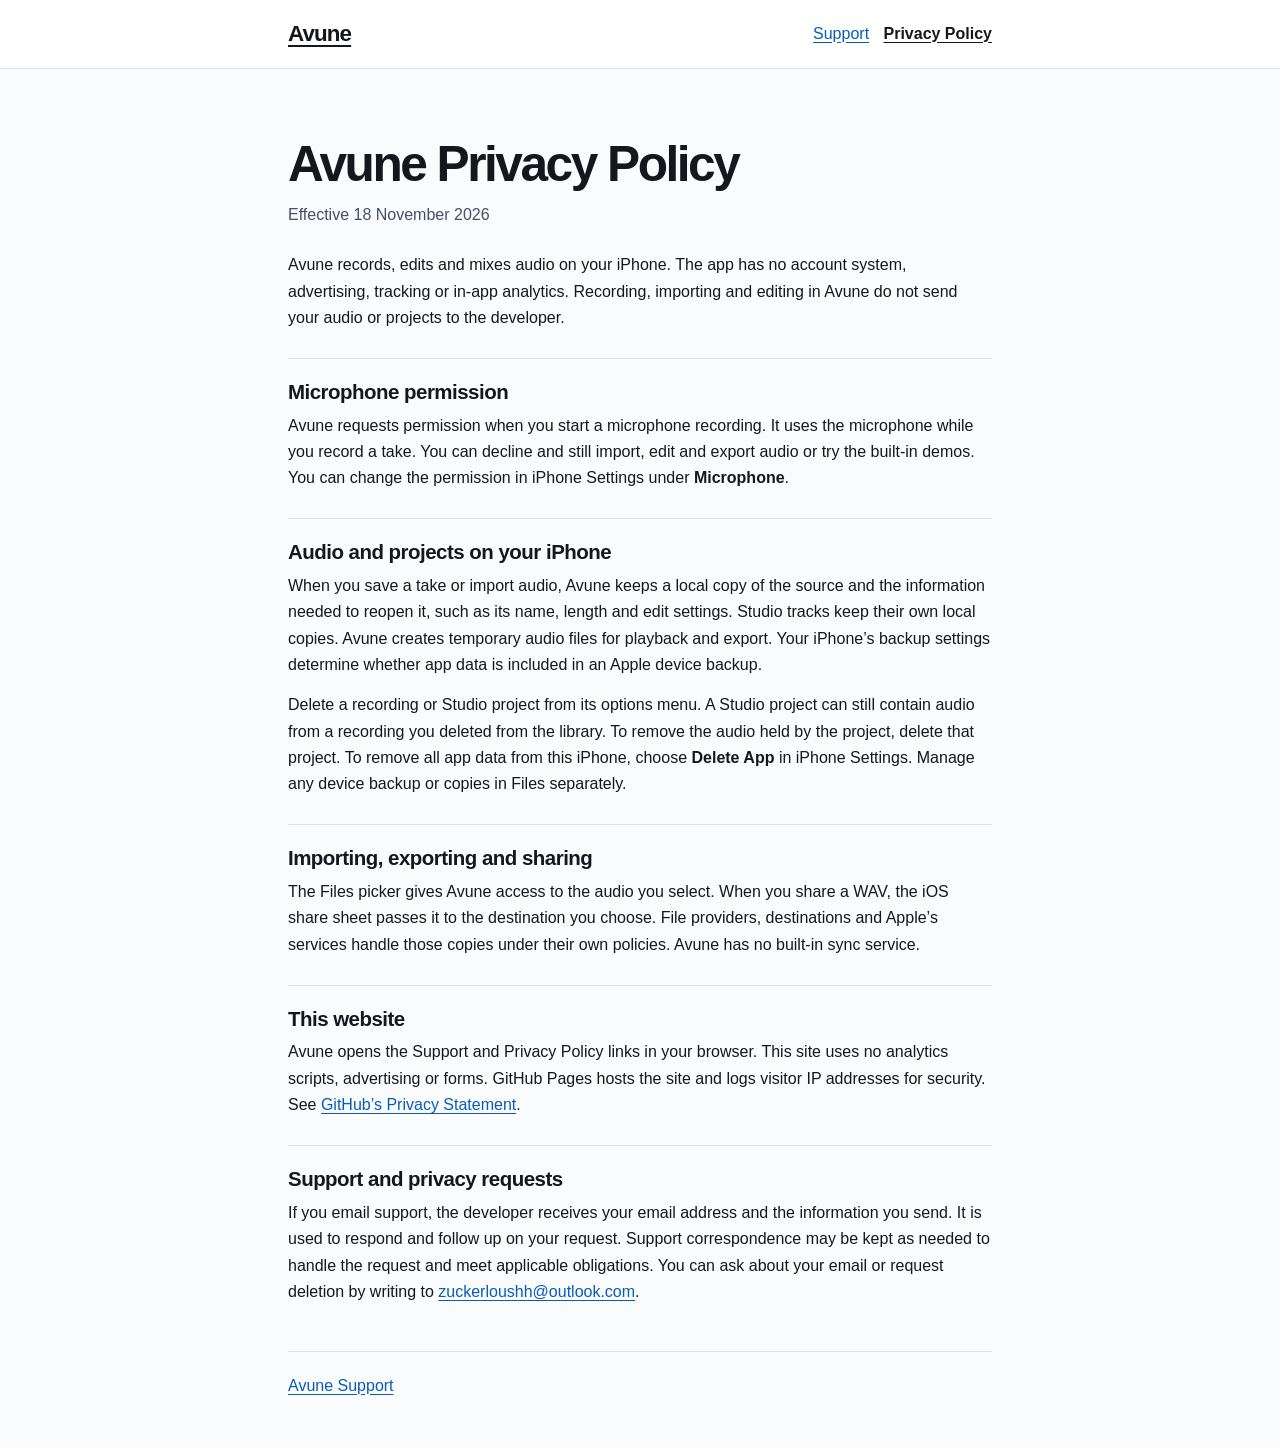
==== privacy.html @ 6b3b9055 "Publish Avune support and privacy information" ====
<!doctype html>
<html lang="en-AU">
<head>
  <meta charset="utf-8">
  <meta name="viewport" content="width=device-width, initial-scale=1">
  <meta name="description" content="How Avune for iPhone handles the microphone, audio files, projects and support messages.">
  <title>Avune Privacy Policy</title>
  <link rel="stylesheet" href="style.css">
</head>
<body>
  <a class="skip" href="#main">Skip to content</a>
  <header>
    <div class="wrap masthead">
      <a class="brand" href="./">Avune</a>
      <nav aria-label="Avune help">
        <a href="./">Support</a>
        <a href="privacy.html" aria-current="page">Privacy Policy</a>
      </nav>
    </div>
  </header>
  <main id="main" class="wrap">
    <h1>Avune Privacy Policy</h1>
    <p class="lede">Effective 18 November 2026</p>
    <p>Avune records, edits and mixes audio on your iPhone. The app has no account system, advertising, tracking or in-app analytics. Recording, importing and editing in Avune do not send your audio or projects to the developer.</p>

    <section aria-labelledby="mic">
      <h2 id="mic">Microphone permission</h2>
      <p>Avune requests permission when you start a microphone recording. It uses the microphone while you record a take. You can decline and still import, edit and export audio or try the built-in demos. You can change the permission in iPhone Settings under <strong>Microphone</strong>.</p>
    </section>

    <section aria-labelledby="storage">
      <h2 id="storage">Audio and projects on your iPhone</h2>
      <p>When you save a take or import audio, Avune keeps a local copy of the source and the information needed to reopen it, such as its name, length and edit settings. Studio tracks keep their own local copies. Avune creates temporary audio files for playback and export. Your iPhone’s backup settings determine whether app data is included in an Apple device backup.</p>
      <p>Delete a recording or Studio project from its options menu. A Studio project can still contain audio from a recording you deleted from the library. To remove the audio held by the project, delete that project. To remove all app data from this iPhone, choose <strong>Delete App</strong> in iPhone Settings. Manage any device backup or copies in Files separately.</p>
    </section>

    <section aria-labelledby="share">
      <h2 id="share">Importing, exporting and sharing</h2>
      <p>The Files picker gives Avune access to the audio you select. When you share a WAV, the iOS share sheet passes it to the destination you choose. File providers, destinations and Apple’s services handle those copies under their own policies. Avune has no built-in sync service.</p>
    </section>

    <section aria-labelledby="website">
      <h2 id="website">This website</h2>
      <p>Avune opens the Support and Privacy Policy links in your browser. This site uses no analytics scripts, advertising or forms. GitHub Pages hosts the site and logs visitor IP addresses for security. See <a href="https://docs.github.com/en/site-policy/privacy-policies/github-general-privacy-statement">GitHub’s Privacy Statement</a>.</p>
    </section>

    <section aria-labelledby="contact">
      <h2 id="contact">Support and privacy requests</h2>
      <p>If you email support, the developer receives your email address and the information you send. It is used to respond and follow up on your request. Support correspondence may be kept as needed to handle the request and meet applicable obligations. You can ask about your email or request deletion by writing to <a href="mailto:zuckerloushh@outlook.com">zuckerloushh@outlook.com</a>.</p>
    </section>
  </main>
  <footer class="wrap"><a href="./">Avune Support</a></footer>
</body>
</html>
---- style.css ----
:root {
  color-scheme: light;
  --ink: #15171c;
  --secondary: #435065;
  --link: #075cb5;
  --rule: #dce3ec;
}

* { box-sizing: border-box; }

body {
  margin: 0;
  background: #fafbfd;
  color: var(--ink);
  font: 1rem/1.65 -apple-system, BlinkMacSystemFont, "Helvetica Neue", sans-serif;
  overflow-wrap: anywhere;
}

.wrap { width: min(100% - 2.5rem, 44rem); margin-inline: auto; }

header { border-bottom: 1px solid var(--rule); background: #fff; }
.masthead {
  display: flex;
  align-items: center;
  justify-content: space-between;
  flex-wrap: wrap;
  min-height: 4.25rem;
  column-gap: 1.25rem;
  padding-block: .3rem;
}

a { color: var(--link); text-underline-offset: .17em; }
a:focus-visible { outline: 2px solid var(--link); outline-offset: 3px; border-radius: 2px; }
.brand { color: var(--ink); font-size: 1.4rem; font-weight: 750; letter-spacing: -.04em; }
nav { display: flex; flex-wrap: wrap; gap: .25rem .9rem; }
nav a { display: inline-flex; align-items: center; min-block-size: 2.75rem; }
nav a[aria-current] { color: var(--ink); font-weight: 700; }
.skip { position: absolute; left: 1rem; top: -5rem; padding: .5rem; background: #fff; z-index: 1; }
.skip:focus { top: 1rem; }

main { padding-block: clamp(2rem, 7vw, 4.25rem) 2rem; }
h1 { margin: 0; font-size: clamp(2.1rem, 6.5vw, 3.1rem); line-height: 1.1; letter-spacing: -.05em; }
h2 { margin: 0 0 .45rem; font-size: 1.28rem; line-height: 1.3; letter-spacing: -.025em; }
p { margin: 0 0 .85rem; }
.lede { margin-block: .65rem 1.5rem; color: var(--secondary); }
section { margin-top: 1.65rem; padding-top: 1.25rem; border-top: 1px solid var(--rule); }
footer { border-top: 1px solid var(--rule); padding-block: .75rem 2.5rem; }
footer a { display: inline-flex; align-items: center; min-block-size: 2.75rem; }
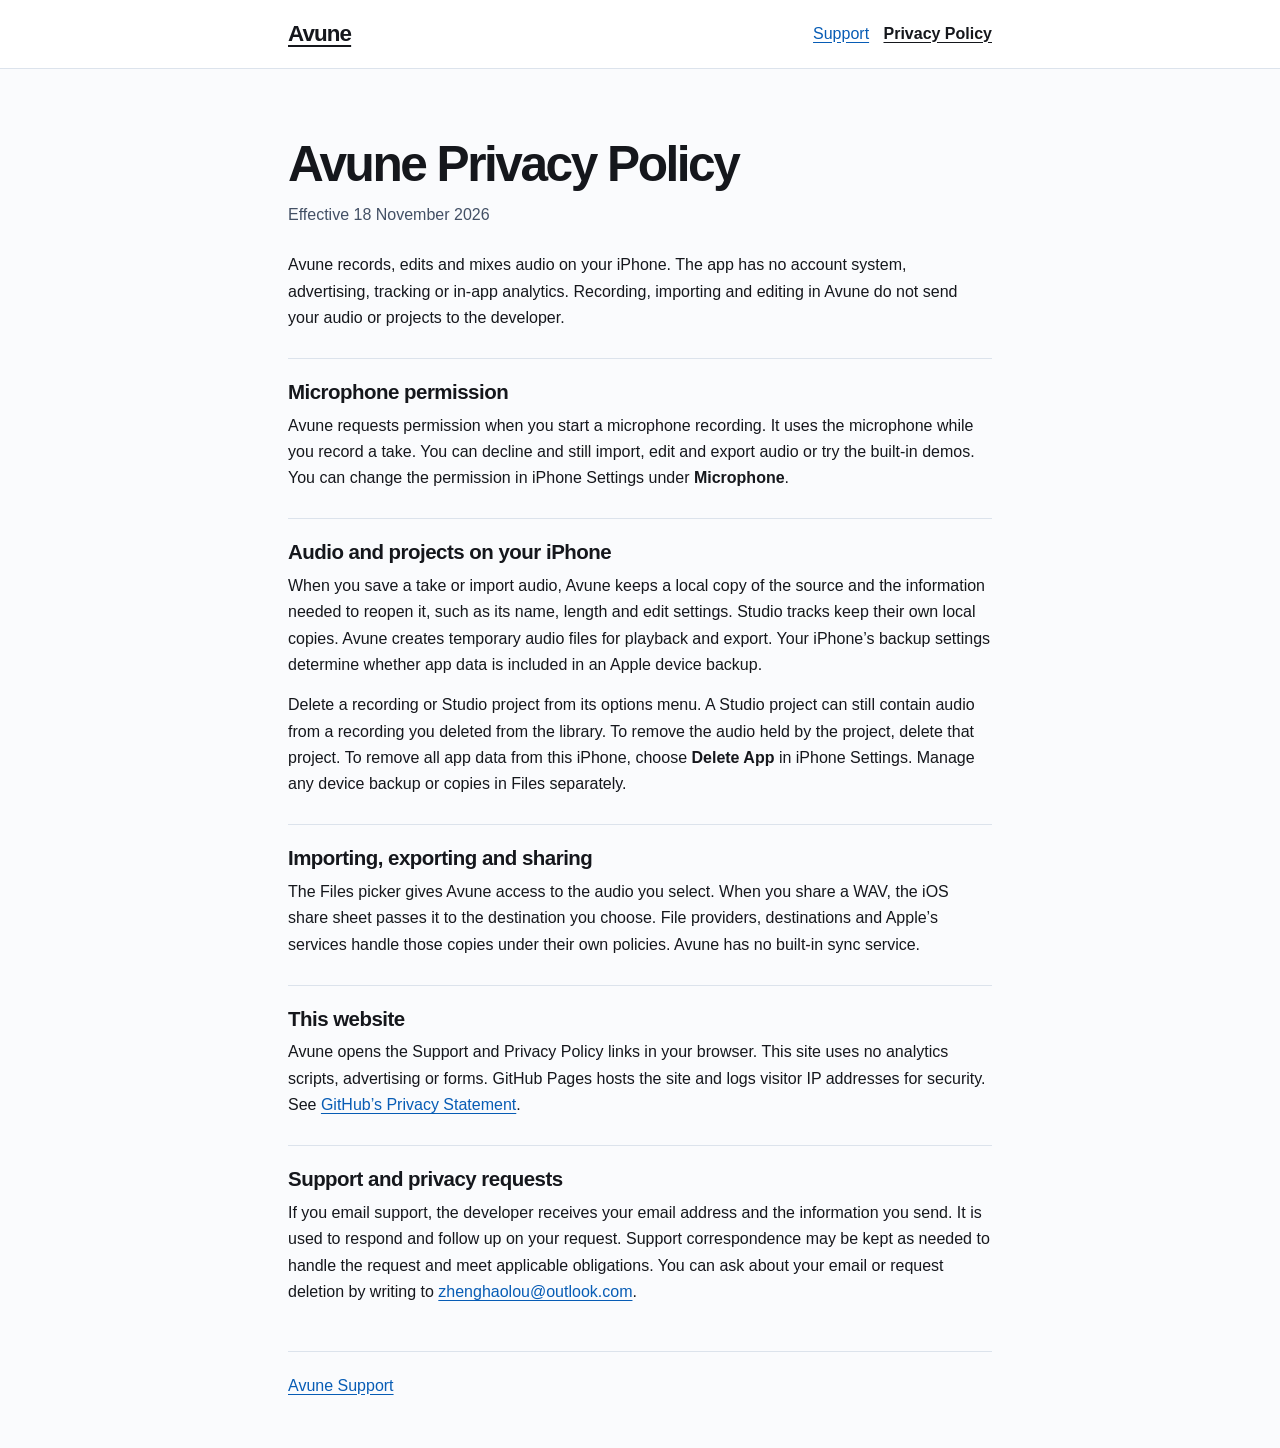
==== commit 3da805c4: "Update Avune public support email" ====
--- a/privacy.html
+++ b/privacy.html
@@ -46,7 +46,7 @@
 
     <section aria-labelledby="contact">
       <h2 id="contact">Support and privacy requests</h2>
-      <p>If you email support, the developer receives your email address and the information you send. It is used to respond and follow up on your request. Support correspondence may be kept as needed to handle the request and meet applicable obligations. You can ask about your email or request deletion by writing to <a href="mailto:zuckerloushh@outlook.com">zuckerloushh@outlook.com</a>.</p>
+      <p>If you email support, the developer receives your email address and the information you send. It is used to respond and follow up on your request. Support correspondence may be kept as needed to handle the request and meet applicable obligations. You can ask about your email or request deletion by writing to <a href="mailto:zhenghaolou@outlook.com">zhenghaolou@outlook.com</a>.</p>
     </section>
   </main>
   <footer class="wrap"><a href="./">Avune Support</a></footer>
